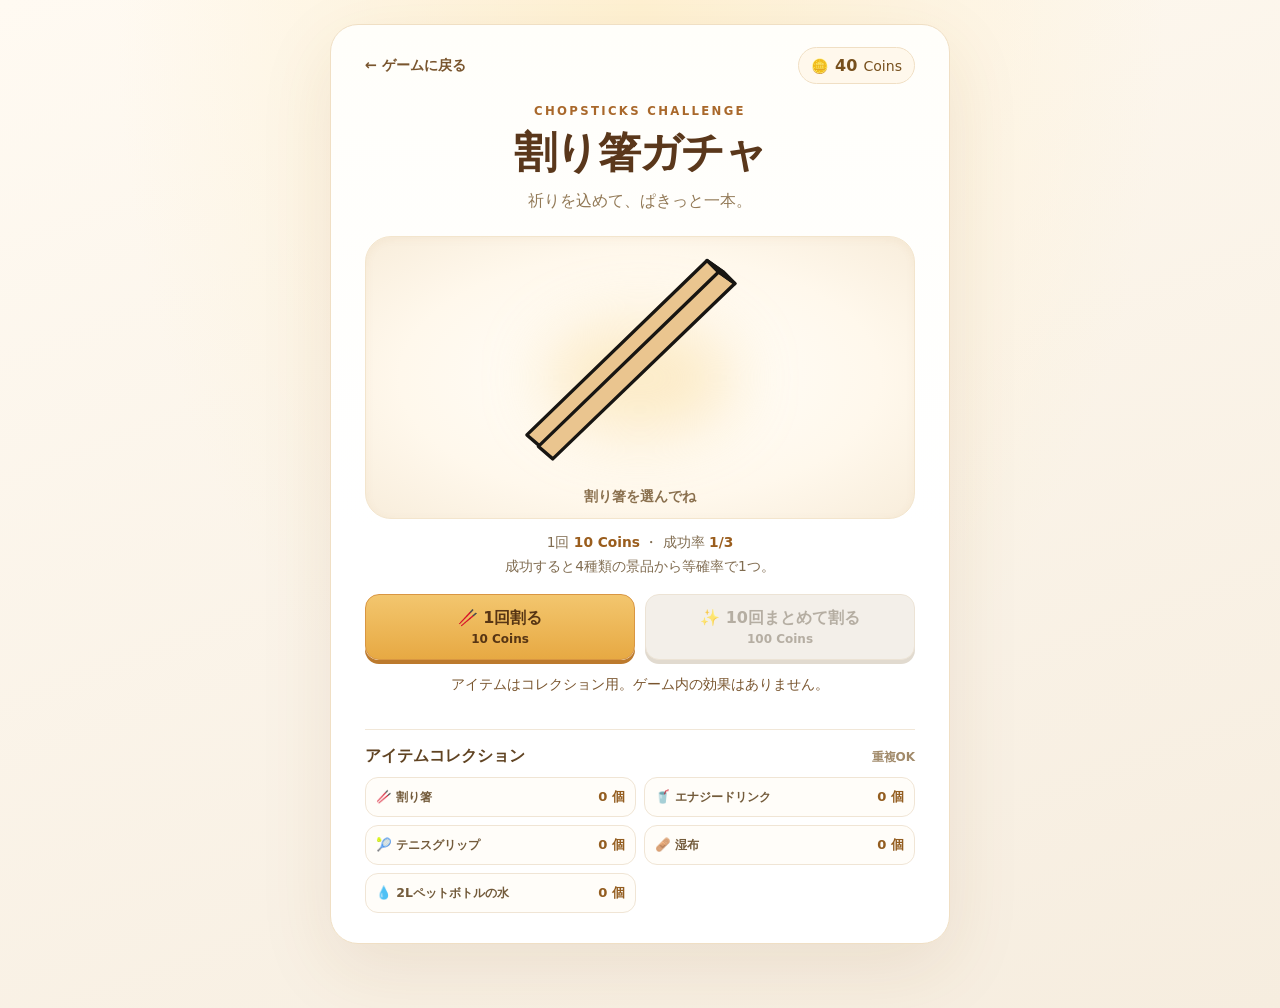
==== gacha.html @ 9934abfc "ガチャシステムの追加。" ====
<!doctype html>
<html lang="ja">
<head>
  <meta charset="utf-8">
  <meta
    name="viewport"
    content="width=device-width, initial-scale=1, viewport-fit=cover"
  >
  <meta name="theme-color" content="#fff8ec">
  <title>割り箸ガチャ | たんごむチャレンジ</title>
  <link rel="stylesheet" href="./css/base.css">
  <link rel="stylesheet" href="./css/gacha.css">
</head>
<body class="gacha-body">
  <main class="gacha-page">
    <header class="gacha-header">
      <a class="gacha-back" href="./index.html">← ゲームに戻る</a>
      <div class="gacha-wallet" aria-label="所持Coins">
        <span aria-hidden="true">🪙</span>
        <strong id="gachaCoins">0</strong>
        <span>Coins</span>
      </div>
    </header>

    <section class="gacha-intro" aria-labelledby="gachaTitle">
      <div class="gacha-eyebrow">CHOPSTICKS CHALLENGE</div>
      <h1 id="gachaTitle">割り箸ガチャ</h1>
      <p>祈りを込めて、ぱきっと一本。</p>
    </section>

    <section class="gacha-machine" aria-label="割り箸を割る演出">
      <div class="gacha-glow" aria-hidden="true"></div>
      <div id="gachaStage" class="gacha-stage">
        <svg
          class="chopsticks"
          viewBox="0 0 260 240"
          role="img"
          aria-label="短い端がつながった割り箸"
        >
          <g class="chopstick-piece chopstick-piece-upper">
            <path d="M 12 194 L 200 12 L 217 24 L 27 207 Z"></path>
          </g>
          <g class="chopstick-piece chopstick-piece-lower">
            <path d="M 24 206 L 212 24 L 229 36 L 39 219 Z"></path>
          </g>
          <path class="chopstick-connector" d="M 200 12 L 217 24 L 229 36 L 212 24 Z"></path>
        </svg>
        <span id="gachaStageText" class="gacha-stage-text">
          割り箸を選んでね
        </span>
      </div>
      <div id="gachaBurst" class="gacha-burst" aria-hidden="true"></div>
    </section>

    <p class="gacha-rules">
      1回 <strong>10 Coins</strong> ・ 成功率 <strong>1/3</strong><br>
      成功すると4種類の景品から等確率で1つ。
    </p>

    <div class="gacha-actions">
      <button id="drawGachaOnce" class="gacha-draw-button">
        <span>🥢 1回割る</span>
        <small>10 Coins</small>
      </button>
      <button id="drawGachaTen" class="gacha-draw-button gacha-draw-ten">
        <span>✨ 10回まとめて割る</span>
        <small>100 Coins</small>
      </button>
    </div>

    <p id="gachaStatus" class="gacha-status" role="status" aria-live="polite">
      アイテムはコレクション用。ゲーム内の効果はありません。
    </p>

    <section class="gacha-inventory-section" aria-labelledby="inventoryTitle">
      <div class="gacha-section-heading">
        <h2 id="inventoryTitle">アイテムコレクション</h2>
        <span>重複OK</span>
      </div>
      <div id="gachaInventory" class="gacha-inventory"></div>
    </section>

    <section
      id="gachaResultsSection"
      class="gacha-results-section"
      aria-labelledby="resultsTitle"
      hidden
    >
      <div class="gacha-section-heading">
        <h2 id="resultsTitle">今回の結果</h2>
        <span id="gachaResultSummary"></span>
      </div>
      <ol id="gachaResults" class="gacha-results" aria-live="off"></ol>
    </section>
  </main>

  <script type="module" src="./js/gachaPage.js"></script>
</body>
</html>
---- css/base.css ----
:root {
  color-scheme: light;
  --ink: #202338;
  --accent: #6c5ce7;
  --bg: #f5f4ff;
}

* {
  box-sizing: border-box;
}

[hidden] {
  display: none !important;
}

button {
  touch-action: manipulation;
  -webkit-user-select: none;
  user-select: none;
  -webkit-touch-callout: none;
  -webkit-tap-highlight-color: transparent;
}

body {
  margin: 0;
  min-height: 100vh;
  min-height: 100dvh;
  display: grid;
  place-items: center;
  padding: 24px;
  padding-bottom: max(64px, calc(24px + env(safe-area-inset-bottom)));
  font-family: system-ui, -apple-system, "Hiragino Kaku Gothic ProN", sans-serif;
  color: var(--ink);
  background: radial-gradient(circle at top, #e9e5ff, var(--bg) 58%);
}

body.modal-open {
  overflow: hidden;
}

main {
  width: min(100%, 520px);
  text-align: center;
  background: #fff;
  border: 1px solid #e9e7f6;
  border-radius: 28px;
  padding: 32px 22px;
  box-shadow: 0 18px 55px #3a2e8014;
}

.eyebrow {
  color: var(--accent);
  font-weight: 800;
  letter-spacing: .16em;
  font-size: .8rem;
}

h1 {
  margin: 8px 0 10px;
  font-size: clamp(2rem, 8vw, 3rem);
  letter-spacing: -.04em;
}

p {
  line-height: 1.7;
  color: #66677a;
  margin: 0 auto;
}

/* 共通ボタン */
button {
  border: 0;
  border-radius: 14px;
  padding: 13px 20px;
  font: inherit;
  font-weight: 750;
  cursor: pointer;
  transition: transform .12s, filter .12s;
}

button:hover {
  filter: brightness(.97);
  transform: translateY(-1px);
}

button:active {
  transform: translateY(1px);
}

button:disabled {
  cursor: default;
  opacity: .7;
  transform: none;
}

button:focus-visible {
  outline: 3px solid #a99dfb;
  outline-offset: 3px;
}

.primary {
  background: var(--accent);
  color: white;
}

.secondary {
  background: #f0eff7;
  color: #45445b;
}

/* 全体のタッチ操作対策 */
html,
body,
main {
  touch-action: manipulation;
}

button,
button * {
  touch-action: manipulation;
  -webkit-tap-highlight-color: transparent;
}

/* スマートフォン：全体レイアウト */
@media (max-width: 480px) {
  body {
    padding: 14px;
    padding-bottom: max(62px, calc(14px + env(safe-area-inset-bottom)));
  }

  main {
    padding: 28px 18px;
    border-radius: 24px;
  }
}

/* 動きを減らす設定が有効な端末への配慮 */
@media (prefers-reduced-motion: reduce) {
  *,
  *::before,
  *::after {
    animation: none !important;
    transition: none !important;
  }
}
---- css/gacha.css ----
.gacha-body {
  --gacha-ink: #453323;
  --gacha-brown: #a9682b;
  --gacha-gold: #e4a83a;
  background:
    radial-gradient(ellipse at 50% 0, #fff1d2 0, transparent 58%),
    linear-gradient(160deg, #fffaf2, #f6eddf);
  color: var(--gacha-ink);
}

.gacha-page {
  width: min(100%, 620px);
  overflow: hidden;
  padding: 22px clamp(18px, 5vw, 34px) 30px;
  border: 1px solid #f0dfc4;
  background: linear-gradient(180deg, #fffefa, #fff 55%);
  box-shadow: 0 24px 75px #80501b1a;
}

.gacha-header {
  display: flex;
  align-items: center;
  justify-content: space-between;
  gap: 12px;
}

.gacha-back {
  color: #79552e;
  font-size: .9rem;
  font-weight: 750;
  text-decoration: none;
}

.gacha-back:hover {
  text-decoration: underline;
}

.gacha-wallet {
  display: flex;
  align-items: center;
  gap: 6px;
  padding: 8px 12px;
  border: 1px solid #f0dfc4;
  border-radius: 999px;
  background: #fff8ec;
  color: #77501d;
  font-size: .88rem;
}

.gacha-wallet strong {
  font-size: 1rem;
}

.gacha-intro {
  margin-top: 20px;
  text-align: center;
}

.gacha-eyebrow {
  color: var(--gacha-brown);
  font-size: .73rem;
  font-weight: 850;
  letter-spacing: .2em;
}

.gacha-intro h1 {
  margin: 5px 0 0;
  color: #5a371b;
  font-size: clamp(2rem, 8vw, 2.7rem);
  letter-spacing: -.04em;
}

.gacha-intro p {
  margin-top: 5px;
  color: #927956;
}

.gacha-machine {
  position: relative;
  display: grid;
  min-height: 270px;
  place-items: center;
  overflow: hidden;
  margin: 22px 0 12px;
  border: 1px solid #f3e5cd;
  border-radius: 26px;
  background:
    radial-gradient(ellipse at center, #fffefb 0, #fff8ec 62%, #f8eddb 100%);
  box-shadow: inset 0 2px 10px #9a65200d;
}

.gacha-glow {
  position: absolute;
  width: 190px;
  height: 110px;
  border-radius: 50%;
  background: #f6cc7161;
  filter: blur(32px);
  transition: transform .35s, opacity .35s;
}

.gacha-stage {
  position: relative;
  z-index: 1;
  display: grid;
  justify-items: center;
  gap: 8px;
  width: 100%;
  padding: 12px 20px;
}

.chopsticks {
  display: block;
  width: min(270px, 76vw);
  height: 230px;
  overflow: visible;
}

.chopstick-piece {
  transform-box: view-box;
  transition:
    transform 1.15s cubic-bezier(.2, .8, .2, 1),
    filter .4s;
}

.chopstick-piece path {
  fill: #eac58f;
  stroke: #171512;
  stroke-linejoin: round;
  stroke-width: 3.5px;
  transition: fill .25s, stroke .25s, stroke-width .25s;
}

.chopstick-piece-upper {
  transform-origin: 224px 24px;
}

.chopstick-piece-lower {
  transform-origin: 236px 36px;
}

.chopstick-connector {
  fill: #eac58f;
  stroke: #171512;
  stroke-linejoin: round;
  stroke-width: 3.5px;
  transition: opacity .35s;
}

.gacha-stage-text {
  color: #8a704e;
  font-size: .88rem;
  font-weight: 750;
}

.gacha-stage.breaking .chopstick-piece-upper {
  transform: rotate(9deg);
}

.gacha-stage.breaking .chopstick-piece-lower {
  transform: rotate(-9deg);
}

.gacha-stage.breaking .chopstick-connector {
  opacity: 0;
}

.gacha-stage.breaking .chopstick-piece path {
  fill: #d8bd96;
  stroke: #b69c78;
  stroke-width: 2px;
}

.gacha-stage.breaking ~ .gacha-burst {
  animation: gacha-burst .9s ease-out both;
}

.gacha-machine.breaking .gacha-glow {
  opacity: 1;
  transform: scale(1.5);
}

.gacha-burst {
  position: absolute;
  z-index: 0;
  width: 8px;
  height: 8px;
  border-radius: 50%;
  background: #eeb84f;
  opacity: 0;
  box-shadow:
    0 -62px 0 -2px #efc56e,
    44px -44px 0 -2px #f3d491,
    62px 0 0 -2px #efc56e,
    44px 44px 0 -2px #f3d491,
    0 62px 0 -2px #efc56e,
    -44px 44px 0 -2px #f3d491,
    -62px 0 0 -2px #efc56e,
    -44px -44px 0 -2px #f3d491;
}

@keyframes gacha-burst {
  0% { opacity: 0; transform: scale(.3) rotate(0); }
  30% { opacity: 1; }
  100% { opacity: 0; transform: scale(1.15) rotate(35deg); }
}

.gacha-rules {
  color: #806c50;
  font-size: .86rem;
  text-align: center;
}

.gacha-rules strong {
  color: #9a5d1d;
}

.gacha-actions {
  display: grid;
  grid-template-columns: 1fr 1fr;
  gap: 10px;
  margin-top: 16px;
}

.gacha-draw-button {
  display: grid;
  justify-items: center;
  gap: 3px;
  min-height: 60px;
  border: 1px solid #d99642;
  background: linear-gradient(180deg, #f3c66e, #e7a943);
  box-shadow: 0 4px 0 #bc7a2d;
  color: #573514;
}

.gacha-draw-button:hover:not(:disabled) {
  filter: brightness(1.04);
}

.gacha-draw-button:active:not(:disabled) {
  box-shadow: 0 1px 0 #bc7a2d;
  transform: translateY(3px);
}

.gacha-draw-button small {
  font-size: .75rem;
  font-weight: 700;
}

.gacha-draw-button:disabled {
  border-color: #e5d8c4;
  background: #eee9e1;
  box-shadow: 0 4px 0 #d5cbbc;
  color: #978c7c;
}

.gacha-status {
  min-height: 2.8em;
  margin-top: 13px;
  color: #79552e;
  font-size: .86rem;
  text-align: center;
}

.gacha-inventory-section,
.gacha-results-section {
  margin-top: 18px;
  padding-top: 16px;
  border-top: 1px solid #f1e7d8;
}

.gacha-section-heading {
  display: flex;
  align-items: baseline;
  justify-content: space-between;
  gap: 12px;
  margin-bottom: 10px;
}

.gacha-section-heading h2 {
  margin: 0;
  color: #604322;
  font-size: 1rem;
}

.gacha-section-heading > span {
  color: #a18a6a;
  font-size: .75rem;
  font-weight: 750;
}

.gacha-inventory {
  display: grid;
  grid-template-columns: 1fr 1fr;
  gap: 8px;
}

.gacha-inventory-card {
  display: flex;
  align-items: center;
  justify-content: space-between;
  gap: 5px;
  min-width: 0;
  padding: 10px;
  border: 1px solid #f0e5d5;
  border-radius: 13px;
  background: #fffdf9;
  transition: border-color .2s, background .2s, transform .2s;
}

.gacha-inventory-card.new-item {
  border-color: #e7b959;
  background: #fff7df;
  animation: item-pop .4s ease-out both;
}

@keyframes item-pop {
  0% { transform: scale(.94); }
  60% { transform: scale(1.04); }
  100% { transform: scale(1); }
}

.gacha-item-label {
  overflow-wrap: anywhere;
  color: #735b3b;
  font-size: .78rem;
  font-weight: 700;
}

.gacha-item-count {
  flex: none;
  color: #935d20;
  font-size: .82rem;
  white-space: nowrap;
}

.gacha-results {
  display: grid;
  grid-template-columns: repeat(2, minmax(0, 1fr));
  gap: 8px;
  margin: 0;
  padding: 0;
  list-style: none;
}

.gacha-result-card {
  display: grid;
  grid-template-columns: 36px minmax(0, 1fr);
  align-items: center;
  gap: 8px;
  min-width: 0;
  padding: 9px;
  border: 1px solid #eadfcf;
  border-radius: 13px;
  background: #fffaf1;
  opacity: 0;
  transform: translateY(8px) scale(.97);
}

.gacha-result-card.revealed {
  animation: result-reveal .35s ease-out forwards;
}

.gacha-result-card.success {
  border-color: #e5c16f;
  background: linear-gradient(135deg, #fff8e4, #fffdf5);
}

.gacha-result-icon {
  display: grid;
  width: 36px;
  height: 36px;
  place-items: center;
  border-radius: 11px;
  background: #f7eddd;
  font-size: 1.35rem;
}

.gacha-result-name {
  overflow-wrap: anywhere;
  color: #624928;
  font-size: .76rem;
  font-weight: 750;
}

.gacha-result-label {
  display: block;
  margin-top: 2px;
  color: #a18a6a;
  font-size: .66rem;
}

@keyframes result-reveal {
  to { opacity: 1; transform: translateY(0) scale(1); }
}

@media (max-width: 480px) {
  .gacha-page {
    padding: 18px 15px 24px;
  }

  .gacha-machine {
    min-height: 250px;
  }

  .chopsticks {
    width: min(250px, 76vw);
    height: 215px;
  }

  .gacha-actions {
    grid-template-columns: 1fr;
  }

  .gacha-inventory-card {
    padding: 9px 7px;
  }
}

@media (prefers-reduced-motion: reduce) {
  .gacha-result-card {
    opacity: 1;
    transform: none;
  }
}
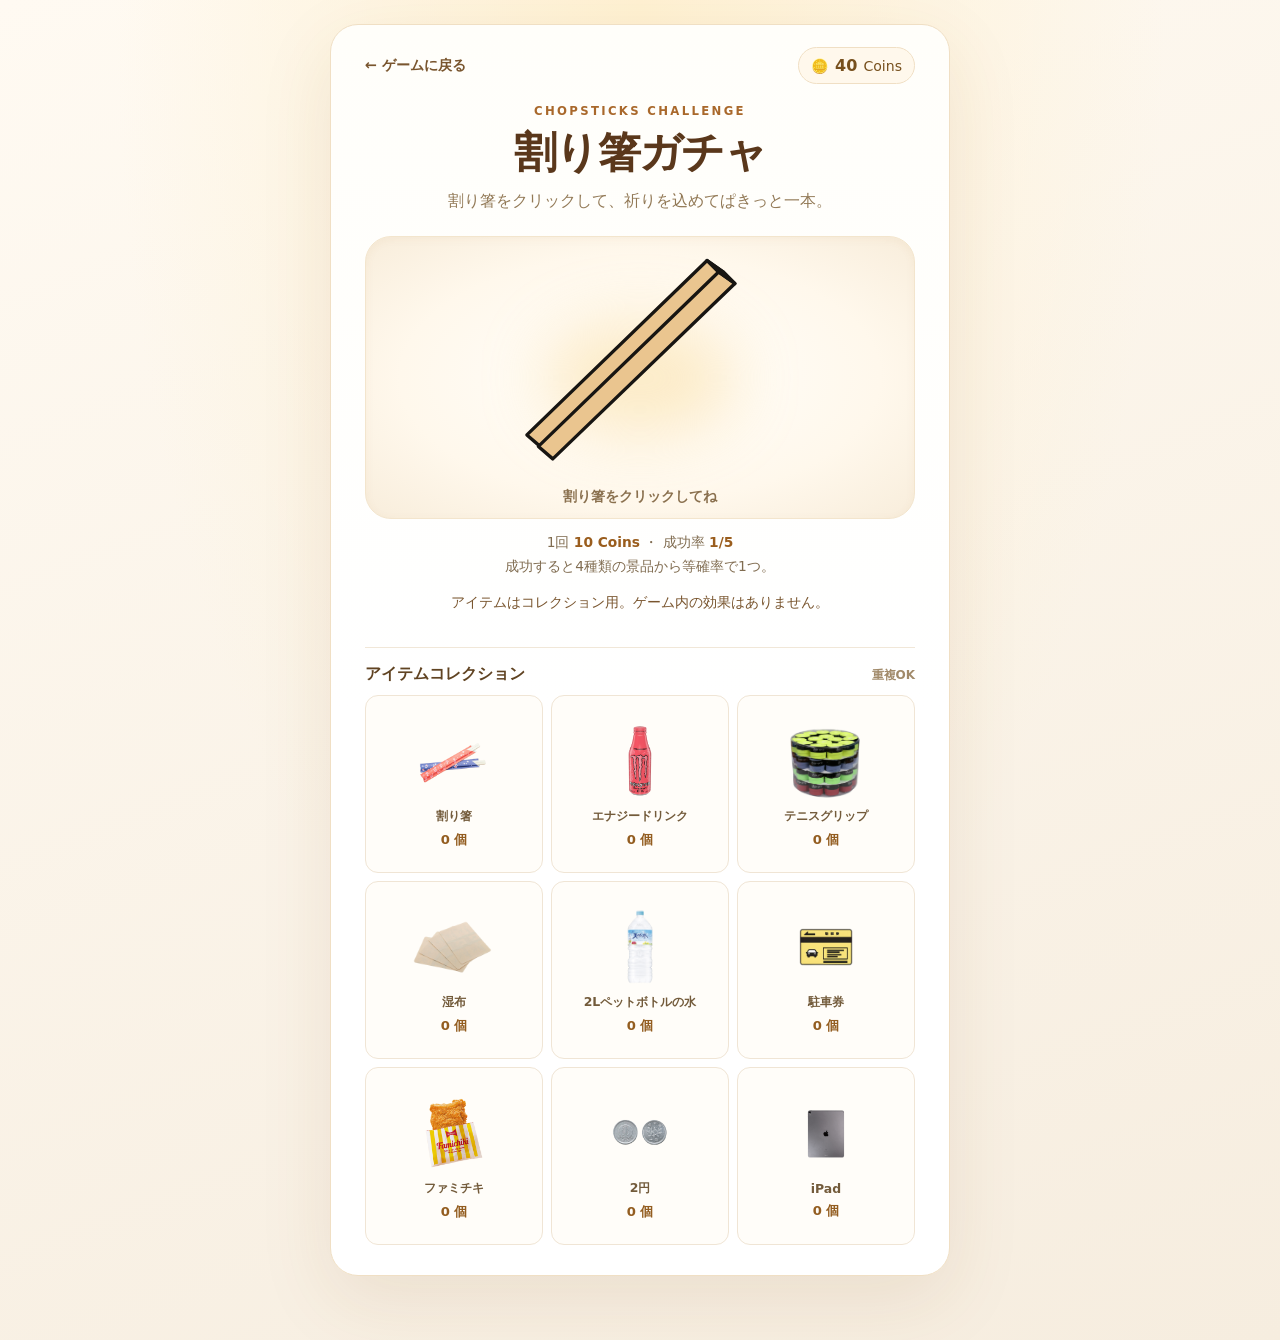
==== commit 086cbc00: "ガチャシステムの仕様変更。" ====
--- a/gacha.html
+++ b/gacha.html
@@ -25,48 +25,38 @@
     <section class="gacha-intro" aria-labelledby="gachaTitle">
       <div class="gacha-eyebrow">CHOPSTICKS CHALLENGE</div>
       <h1 id="gachaTitle">割り箸ガチャ</h1>
-      <p>祈りを込めて、ぱきっと一本。</p>
+      <p>割り箸をクリックして、祈りを込めてぱきっと一本。</p>
     </section>
 
     <section class="gacha-machine" aria-label="割り箸を割る演出">
       <div class="gacha-glow" aria-hidden="true"></div>
       <div id="gachaStage" class="gacha-stage">
-        <svg
-          class="chopsticks"
-          viewBox="0 0 260 240"
-          role="img"
-          aria-label="短い端がつながった割り箸"
+        <button
+          id="drawGachaOnce"
+          class="chopsticks-button"
+          aria-label="割り箸を割る（10 Coins）"
         >
-          <g class="chopstick-piece chopstick-piece-upper">
-            <path d="M 12 194 L 200 12 L 217 24 L 27 207 Z"></path>
-          </g>
-          <g class="chopstick-piece chopstick-piece-lower">
-            <path d="M 24 206 L 212 24 L 229 36 L 39 219 Z"></path>
-          </g>
-          <path class="chopstick-connector" d="M 200 12 L 217 24 L 229 36 L 212 24 Z"></path>
-        </svg>
+          <svg class="chopsticks" viewBox="0 0 260 240" aria-hidden="true">
+            <g class="chopstick-piece chopstick-piece-upper">
+              <path d="M 12 194 L 200 12 L 217 24 L 27 207 Z"></path>
+            </g>
+            <g class="chopstick-piece chopstick-piece-lower">
+              <path d="M 24 206 L 212 24 L 229 36 L 39 219 Z"></path>
+            </g>
+            <path class="chopstick-connector" d="M 200 12 L 217 24 L 229 36 L 212 24 Z"></path>
+          </svg>
+        </button>
         <span id="gachaStageText" class="gacha-stage-text">
-          割り箸を選んでね
+          割り箸をクリックしてね
         </span>
       </div>
       <div id="gachaBurst" class="gacha-burst" aria-hidden="true"></div>
     </section>
 
     <p class="gacha-rules">
-      1回 <strong>10 Coins</strong> ・ 成功率 <strong>1/3</strong><br>
+      1回 <strong>10 Coins</strong> ・ 成功率 <strong>1/5</strong><br>
       成功すると4種類の景品から等確率で1つ。
     </p>
-
-    <div class="gacha-actions">
-      <button id="drawGachaOnce" class="gacha-draw-button">
-        <span>🥢 1回割る</span>
-        <small>10 Coins</small>
-      </button>
-      <button id="drawGachaTen" class="gacha-draw-button gacha-draw-ten">
-        <span>✨ 10回まとめて割る</span>
-        <small>100 Coins</small>
-      </button>
-    </div>
 
     <p id="gachaStatus" class="gacha-status" role="status" aria-live="polite">
       アイテムはコレクション用。ゲーム内の効果はありません。
@@ -80,18 +70,6 @@
       <div id="gachaInventory" class="gacha-inventory"></div>
     </section>
 
-    <section
-      id="gachaResultsSection"
-      class="gacha-results-section"
-      aria-labelledby="resultsTitle"
-      hidden
-    >
-      <div class="gacha-section-heading">
-        <h2 id="resultsTitle">今回の結果</h2>
-        <span id="gachaResultSummary"></span>
-      </div>
-      <ol id="gachaResults" class="gacha-results" aria-live="off"></ol>
-    </section>
   </main>
 
   <script type="module" src="./js/gachaPage.js"></script>
--- a/css/gacha.css
+++ b/css/gacha.css
@@ -114,6 +114,22 @@
   width: min(270px, 76vw);
   height: 230px;
   overflow: visible;
+}
+
+.chopsticks-button {
+  display: block;
+  padding: 0;
+  background: transparent;
+}
+
+.chopsticks-button:hover:not(:disabled),
+.chopsticks-button:active:not(:disabled) {
+  filter: none;
+  transform: none;
+}
+
+.chopsticks-button:disabled {
+  opacity: .55;
 }
 
 .chopstick-piece {
@@ -215,45 +231,6 @@
   color: #9a5d1d;
 }
 
-.gacha-actions {
-  display: grid;
-  grid-template-columns: 1fr 1fr;
-  gap: 10px;
-  margin-top: 16px;
-}
-
-.gacha-draw-button {
-  display: grid;
-  justify-items: center;
-  gap: 3px;
-  min-height: 60px;
-  border: 1px solid #d99642;
-  background: linear-gradient(180deg, #f3c66e, #e7a943);
-  box-shadow: 0 4px 0 #bc7a2d;
-  color: #573514;
-}
-
-.gacha-draw-button:hover:not(:disabled) {
-  filter: brightness(1.04);
-}
-
-.gacha-draw-button:active:not(:disabled) {
-  box-shadow: 0 1px 0 #bc7a2d;
-  transform: translateY(3px);
-}
-
-.gacha-draw-button small {
-  font-size: .75rem;
-  font-weight: 700;
-}
-
-.gacha-draw-button:disabled {
-  border-color: #e5d8c4;
-  background: #eee9e1;
-  box-shadow: 0 4px 0 #d5cbbc;
-  color: #978c7c;
-}
-
 .gacha-status {
   min-height: 2.8em;
   margin-top: 13px;
@@ -262,8 +239,7 @@
   text-align: center;
 }
 
-.gacha-inventory-section,
-.gacha-results-section {
+.gacha-inventory-section {
   margin-top: 18px;
   padding-top: 16px;
   border-top: 1px solid #f1e7d8;
@@ -291,15 +267,16 @@
 
 .gacha-inventory {
   display: grid;
-  grid-template-columns: 1fr 1fr;
+  grid-template-columns: repeat(3, minmax(0, 1fr));
   gap: 8px;
 }
 
 .gacha-inventory-card {
-  display: flex;
-  align-items: center;
-  justify-content: space-between;
-  gap: 5px;
+  display: grid;
+  align-content: center;
+  justify-items: center;
+  gap: 6px;
+  aspect-ratio: 1;
   min-width: 0;
   padding: 10px;
   border: 1px solid #f0e5d5;
@@ -308,6 +285,17 @@
   transition: border-color .2s, background .2s, transform .2s;
 }
 
+.gacha-item-icon {
+  font-size: 2rem;
+  line-height: 1;
+}
+
+.gacha-item-image {
+  width: min(100%, 88px);
+  height: 82px;
+  object-fit: contain;
+}
+
 .gacha-inventory-card.new-item {
   border-color: #e7b959;
   background: #fff7df;
@@ -334,66 +322,6 @@
   white-space: nowrap;
 }
 
-.gacha-results {
-  display: grid;
-  grid-template-columns: repeat(2, minmax(0, 1fr));
-  gap: 8px;
-  margin: 0;
-  padding: 0;
-  list-style: none;
-}
-
-.gacha-result-card {
-  display: grid;
-  grid-template-columns: 36px minmax(0, 1fr);
-  align-items: center;
-  gap: 8px;
-  min-width: 0;
-  padding: 9px;
-  border: 1px solid #eadfcf;
-  border-radius: 13px;
-  background: #fffaf1;
-  opacity: 0;
-  transform: translateY(8px) scale(.97);
-}
-
-.gacha-result-card.revealed {
-  animation: result-reveal .35s ease-out forwards;
-}
-
-.gacha-result-card.success {
-  border-color: #e5c16f;
-  background: linear-gradient(135deg, #fff8e4, #fffdf5);
-}
-
-.gacha-result-icon {
-  display: grid;
-  width: 36px;
-  height: 36px;
-  place-items: center;
-  border-radius: 11px;
-  background: #f7eddd;
-  font-size: 1.35rem;
-}
-
-.gacha-result-name {
-  overflow-wrap: anywhere;
-  color: #624928;
-  font-size: .76rem;
-  font-weight: 750;
-}
-
-.gacha-result-label {
-  display: block;
-  margin-top: 2px;
-  color: #a18a6a;
-  font-size: .66rem;
-}
-
-@keyframes result-reveal {
-  to { opacity: 1; transform: translateY(0) scale(1); }
-}
-
 @media (max-width: 480px) {
   .gacha-page {
     padding: 18px 15px 24px;
@@ -408,18 +336,11 @@
     height: 215px;
   }
 
-  .gacha-actions {
-    grid-template-columns: 1fr;
-  }
-
   .gacha-inventory-card {
     padding: 9px 7px;
   }
-}
-
-@media (prefers-reduced-motion: reduce) {
-  .gacha-result-card {
-    opacity: 1;
-    transform: none;
-  }
-}
+
+  .gacha-inventory {
+    grid-template-columns: repeat(2, minmax(0, 1fr));
+  }
+}
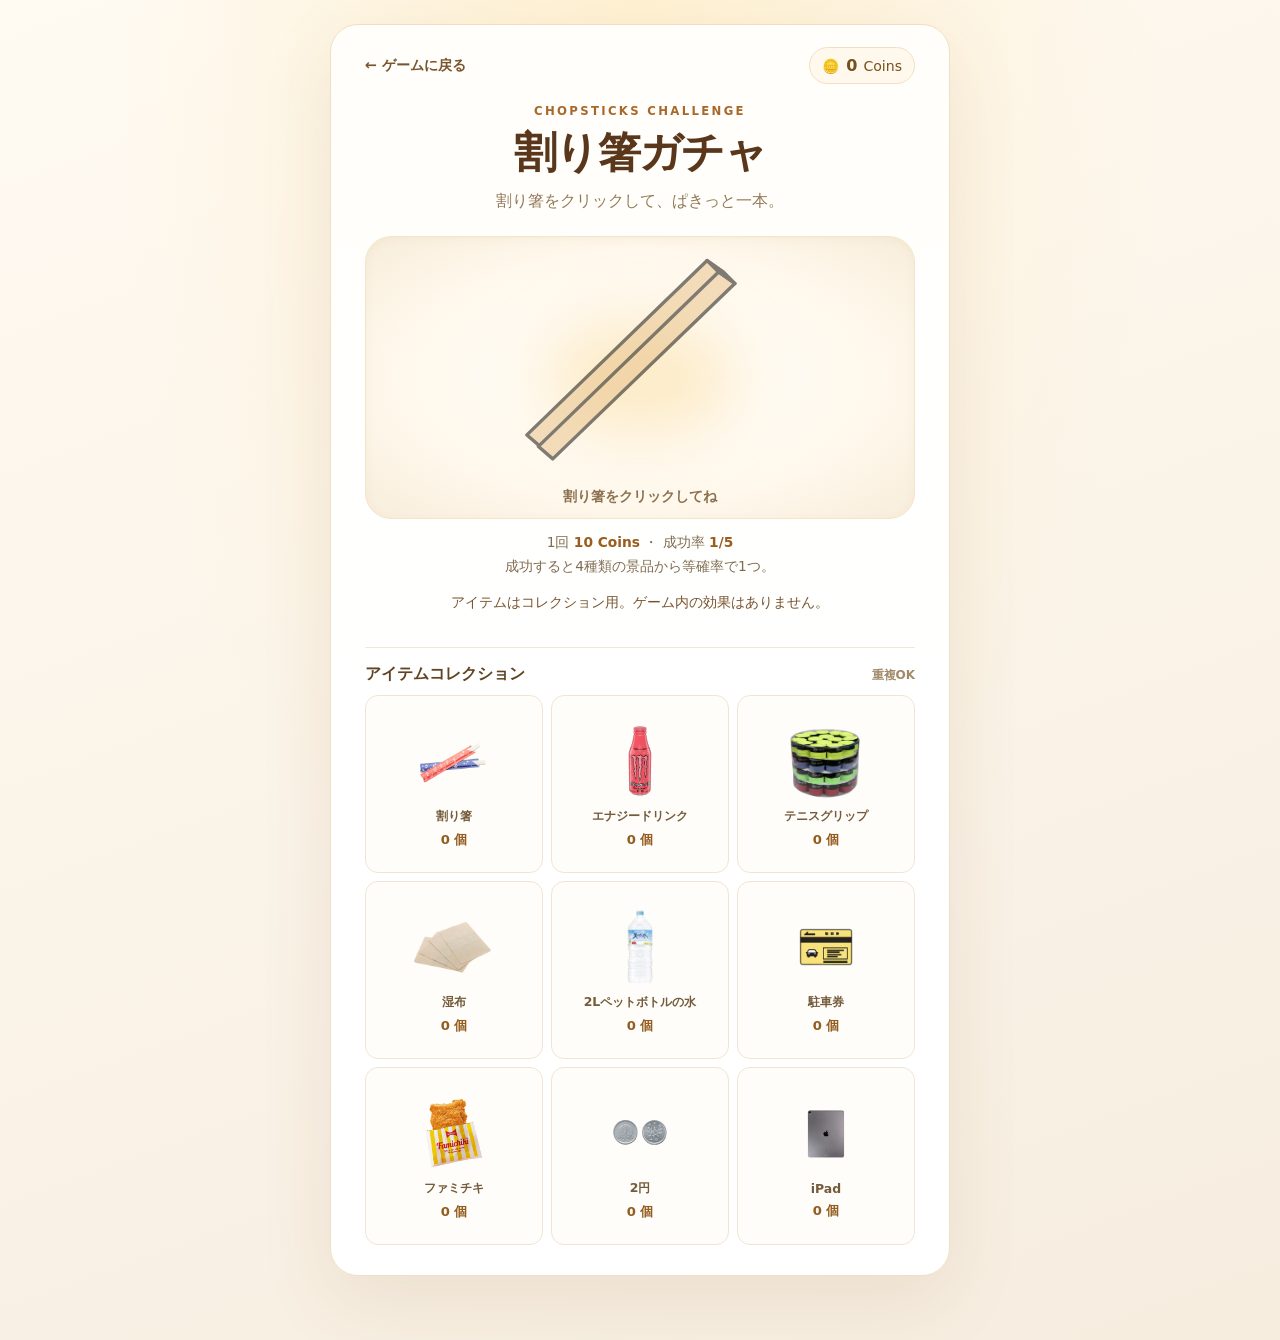
==== commit f22ff403: "ガチャ音声、実績の追加" ====
--- a/gacha.html
+++ b/gacha.html
@@ -25,7 +25,7 @@
     <section class="gacha-intro" aria-labelledby="gachaTitle">
       <div class="gacha-eyebrow">CHOPSTICKS CHALLENGE</div>
       <h1 id="gachaTitle">割り箸ガチャ</h1>
-      <p>割り箸をクリックして、祈りを込めてぱきっと一本。</p>
+      <p>割り箸をクリックして、ぱきっと一本。</p>
     </section>
 
     <section class="gacha-machine" aria-label="割り箸を割る演出">
--- a/css/gacha.css
+++ b/css/gacha.css
@@ -152,7 +152,7 @@
 }
 
 .chopstick-piece-lower {
-  transform-origin: 236px 36px;
+  transform-origin: 273px -36px;
 }
 
 .chopstick-connector {
@@ -170,11 +170,11 @@
 }
 
 .gacha-stage.breaking .chopstick-piece-upper {
-  transform: rotate(9deg);
+  transform: rotate(11deg);
 }
 
 .gacha-stage.breaking .chopstick-piece-lower {
-  transform: rotate(-9deg);
+  transform: rotate(-11deg);
 }
 
 .gacha-stage.breaking .chopstick-connector {
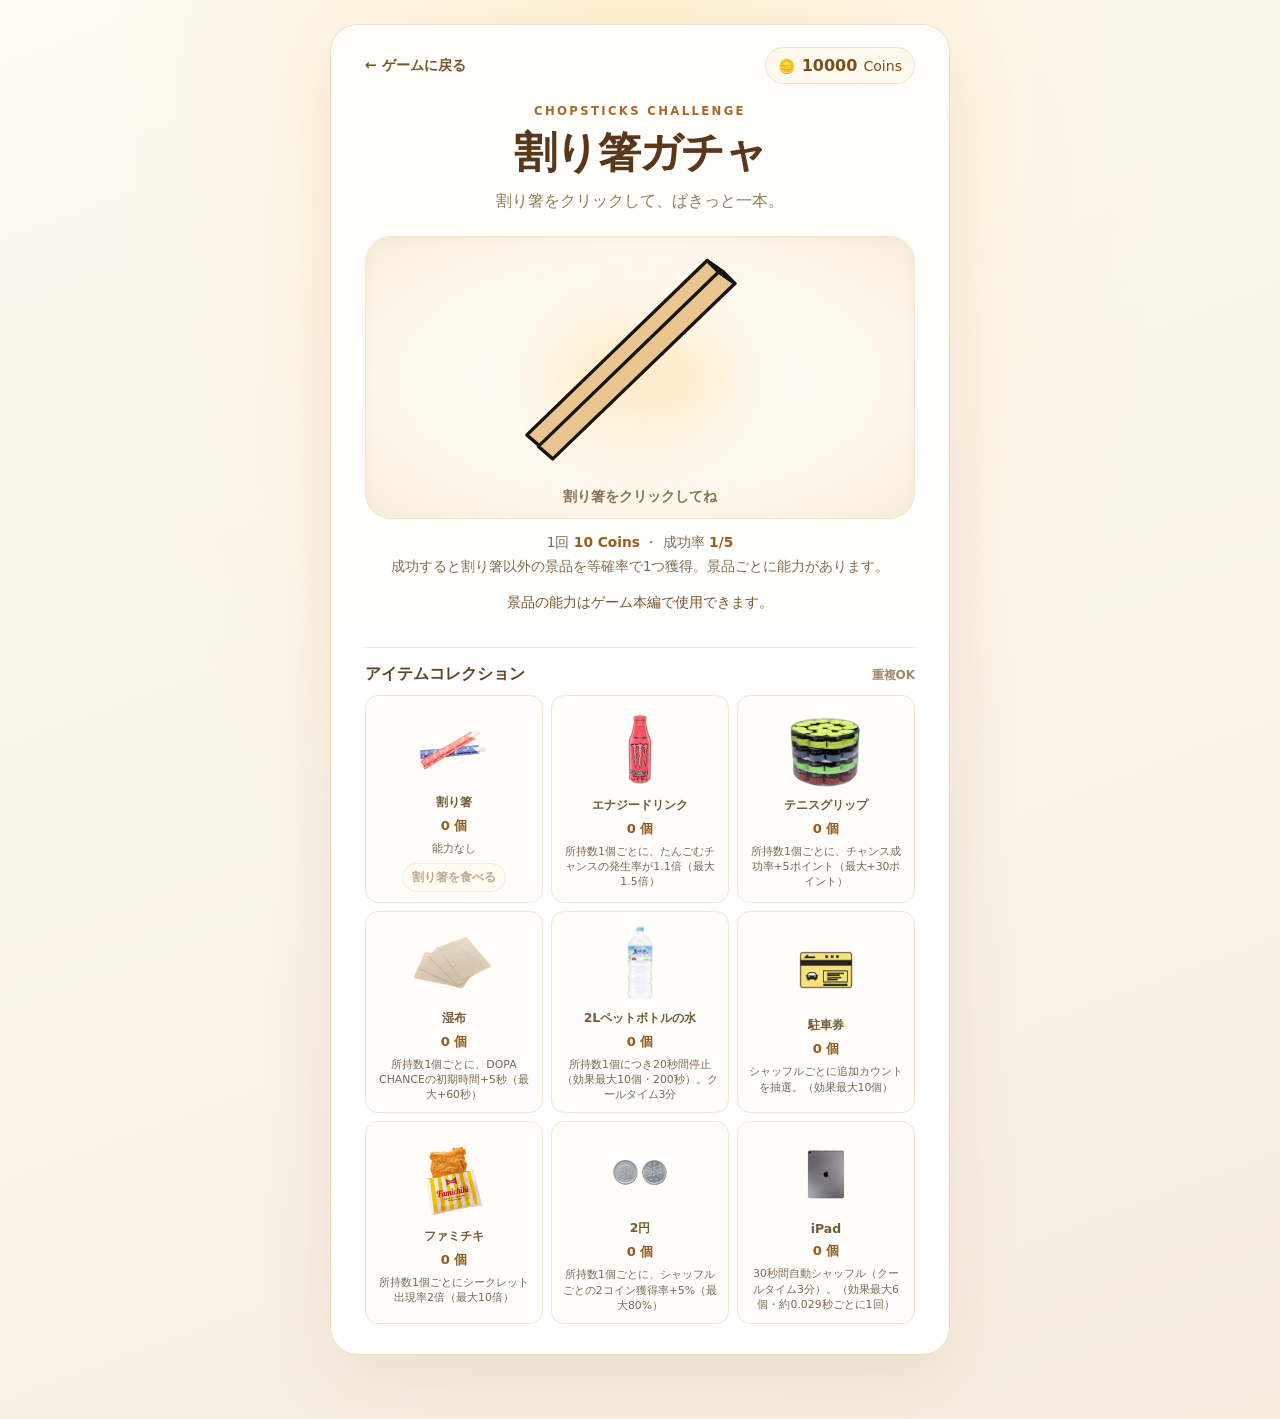
==== commit b96a0eb0: "ガチャアイテム・システムの更新" ====
--- a/gacha.html
+++ b/gacha.html
@@ -55,11 +55,11 @@
 
     <p class="gacha-rules">
       1回 <strong>10 Coins</strong> ・ 成功率 <strong>1/5</strong><br>
-      成功すると4種類の景品から等確率で1つ。
+      成功すると割り箸以外の景品を等確率で1つ獲得。景品ごとに能力があります。
     </p>
 
     <p id="gachaStatus" class="gacha-status" role="status" aria-live="polite">
-      アイテムはコレクション用。ゲーム内の効果はありません。
+      景品の能力はゲーム本編で使用できます。
     </p>
 
     <section class="gacha-inventory-section" aria-labelledby="inventoryTitle">
--- a/css/gacha.css
+++ b/css/gacha.css
@@ -276,7 +276,8 @@
   align-content: center;
   justify-items: center;
   gap: 6px;
-  aspect-ratio: 1;
+  aspect-ratio: auto;
+  min-height: 190px;
   min-width: 0;
   padding: 10px;
   border: 1px solid #f0e5d5;
@@ -322,6 +323,32 @@
   white-space: nowrap;
 }
 
+.gacha-item-ability {
+  color: #786a57;
+  font-size: .68rem;
+  line-height: 1.4;
+  text-align: center;
+}
+
+.eat-chopsticks-button {
+  padding: 6px 9px;
+  border: 1px solid #e8d5b8;
+  border-radius: 999px;
+  background: #fff8ec;
+  color: #79552e;
+  font-size: .72rem;
+  font-weight: 750;
+}
+
+.eat-chopsticks-button:hover:not(:disabled) {
+  background: #ffefd3;
+}
+
+.eat-chopsticks-button:disabled {
+  cursor: not-allowed;
+  opacity: .5;
+}
+
 @media (max-width: 480px) {
   .gacha-page {
     padding: 18px 15px 24px;
@@ -337,6 +364,8 @@
   }
 
   .gacha-inventory-card {
+    aspect-ratio: auto;
+    min-height: 170px;
     padding: 9px 7px;
   }
 
